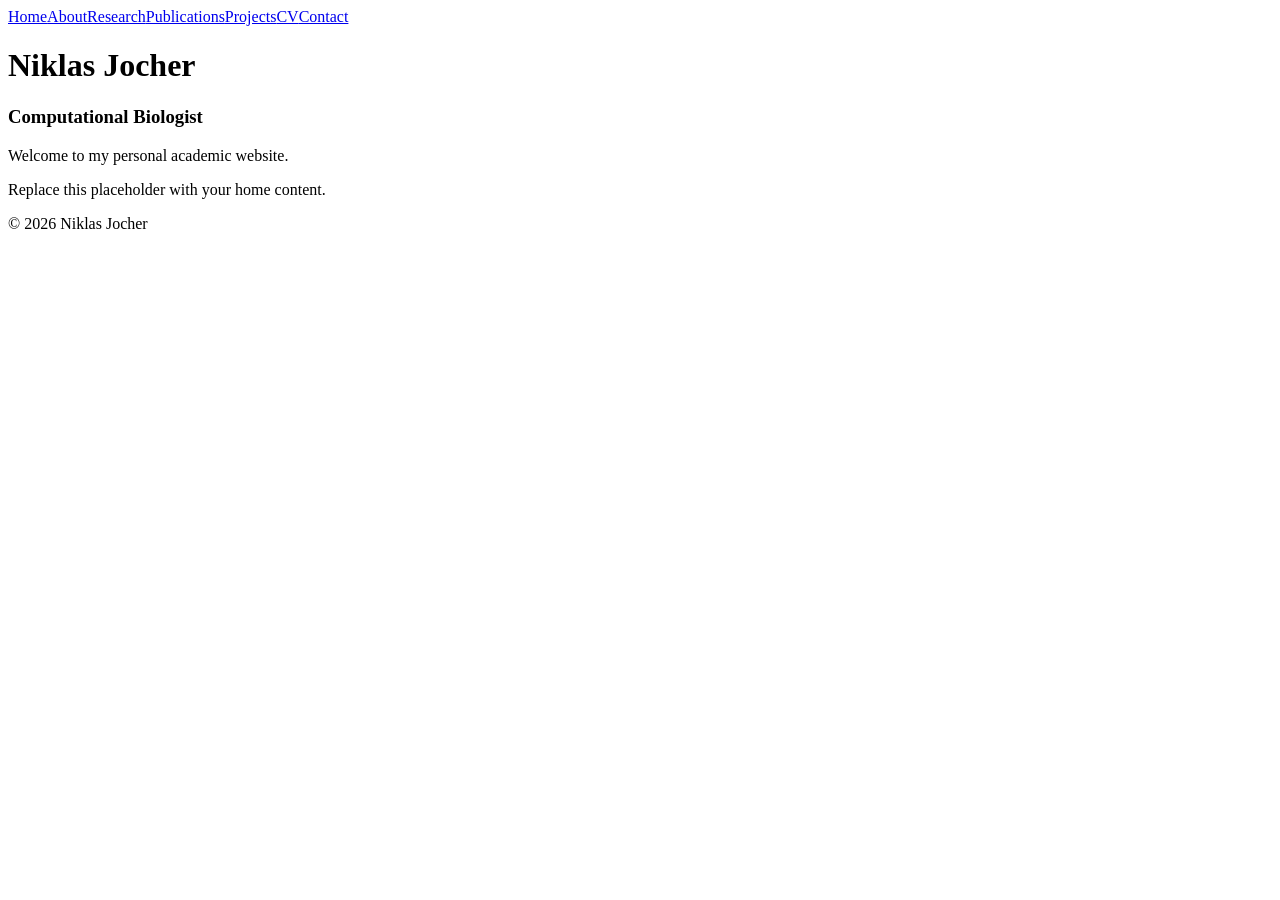
==== index.html @ 484950bd "Add files via upload" ====
<!DOCTYPE html><html><head><meta charset='utf-8'><meta name='viewport' content='width=device-width,initial-scale=1'>
<title>Home | Niklas Jocher</title><link rel='stylesheet' href='assets/css/style.css'></head><body>
<nav><a href="index.html">Home</a><a href="about.html">About</a><a href="research.html">Research</a><a href="publications.html">Publications</a><a href="projects.html">Projects</a><a href="cv.html">CV</a><a href="contact.html">Contact</a></nav>
<div class='hero'><h1>Niklas Jocher</h1><h3>Computational Biologist</h3><p>Welcome to my personal academic website.</p></div>
<div class='card'>
<p>Replace this placeholder with your home content.</p>
</div>
<footer>© 2026 Niklas Jocher</footer>
<script src='assets/js/script.js'></script>
</body></html>
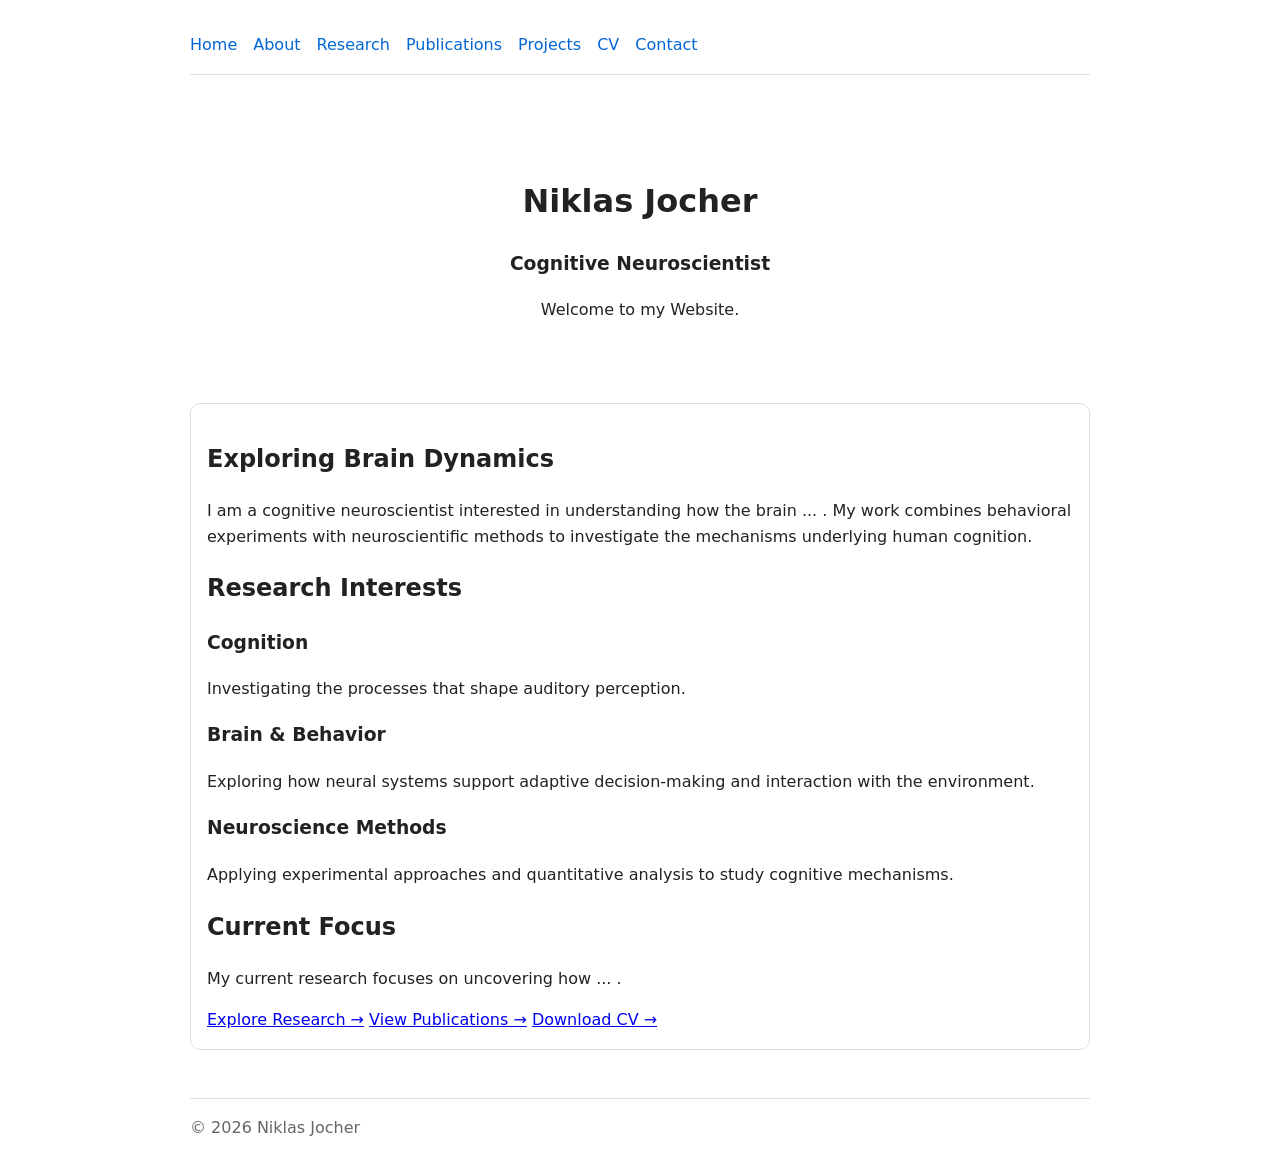
==== commit 702cb9bf: "Revise homepage content for cognitive neuroscience focus Updated hero section and added detailed res" ====
--- a/index.html
+++ b/index.html
@@ -2,10 +2,62 @@
 <!DOCTYPE html><html><head><meta charset='utf-8'><meta name='viewport' content='width=device-width,initial-scale=1'>
 <title>Home | Niklas Jocher</title><link rel='stylesheet' href='assets/css/style.css'></head><body>
 <nav><a href="index.html">Home</a><a href="about.html">About</a><a href="research.html">Research</a><a href="publications.html">Publications</a><a href="projects.html">Projects</a><a href="cv.html">CV</a><a href="contact.html">Contact</a></nav>
-<div class='hero'><h1>Niklas Jocher</h1><h3>Computational Biologist</h3><p>Welcome to my personal academic website.</p></div>
-<div class='card'>
-<p>Replace this placeholder with your home content.</p>
+<div class='hero'><h1>Niklas Jocher</h1><h3>Cognitive Neuroscientist</h3><p>Welcome to my Website.</p></div>
+<div class="card home-content">
+
+    <section class="intro">
+        <h2>Exploring Brain Dynamics</h2>
+        <p>
+            I am a cognitive neuroscientist interested in understanding how the brain 
+            ... . My work combines 
+            behavioral experiments with neuroscientific methods to investigate the 
+            mechanisms underlying human cognition.
+        </p>
+    </section>
+
+    <section class="research-highlights">
+        <h2>Research Interests</h2>
+
+        <div class="grid">
+            <div class="research-item">
+                <h3>Cognition</h3>
+                <p>
+                    Investigating the processes that shape auditory perception.
+                </p>
+            </div>
+
+            <div class="research-item">
+                <h3>Brain & Behavior</h3>
+                <p>
+                    Exploring how neural systems support adaptive decision-making 
+                    and interaction with the environment.
+                </p>
+            </div>
+
+            <div class="research-item">
+                <h3>Neuroscience Methods</h3>
+                <p>
+                    Applying experimental approaches and quantitative analysis to 
+                    study cognitive mechanisms.
+                </p>
+            </div>
+        </div>
+    </section>
+
+    <section class="current-work">
+        <h2>Current Focus</h2>
+        <p>
+            My current research focuses on uncovering how ... .
+        </p>
+    </section>
+
+    <section class="links">
+        <a href="research.html">Explore Research →</a>
+        <a href="publications.html">View Publications →</a>
+        <a href="cv.html">Download CV →</a>
+    </section>
+
 </div>
 <footer>© 2026 Niklas Jocher</footer>
 <script src='assets/js/script.js'></script>
-</body></html>+</body></html>
--- a/assets/css/style.css
+++ b/assets/css/style.css
@@ -0,0 +1,7 @@
+
+body{font-family:system-ui,sans-serif;max-width:900px;margin:0 auto;padding:2rem;line-height:1.6;color:#222}
+nav{display:flex;gap:1rem;border-bottom:1px solid #ddd;padding-bottom:1rem;margin-bottom:2rem}
+nav a{text-decoration:none;color:#0366d6}
+.hero{text-align:center;padding:3rem 0}
+.card{border:1px solid #ddd;border-radius:10px;padding:1rem;margin:1rem 0}
+footer{margin-top:3rem;border-top:1px solid #ddd;padding-top:1rem;color:#666}
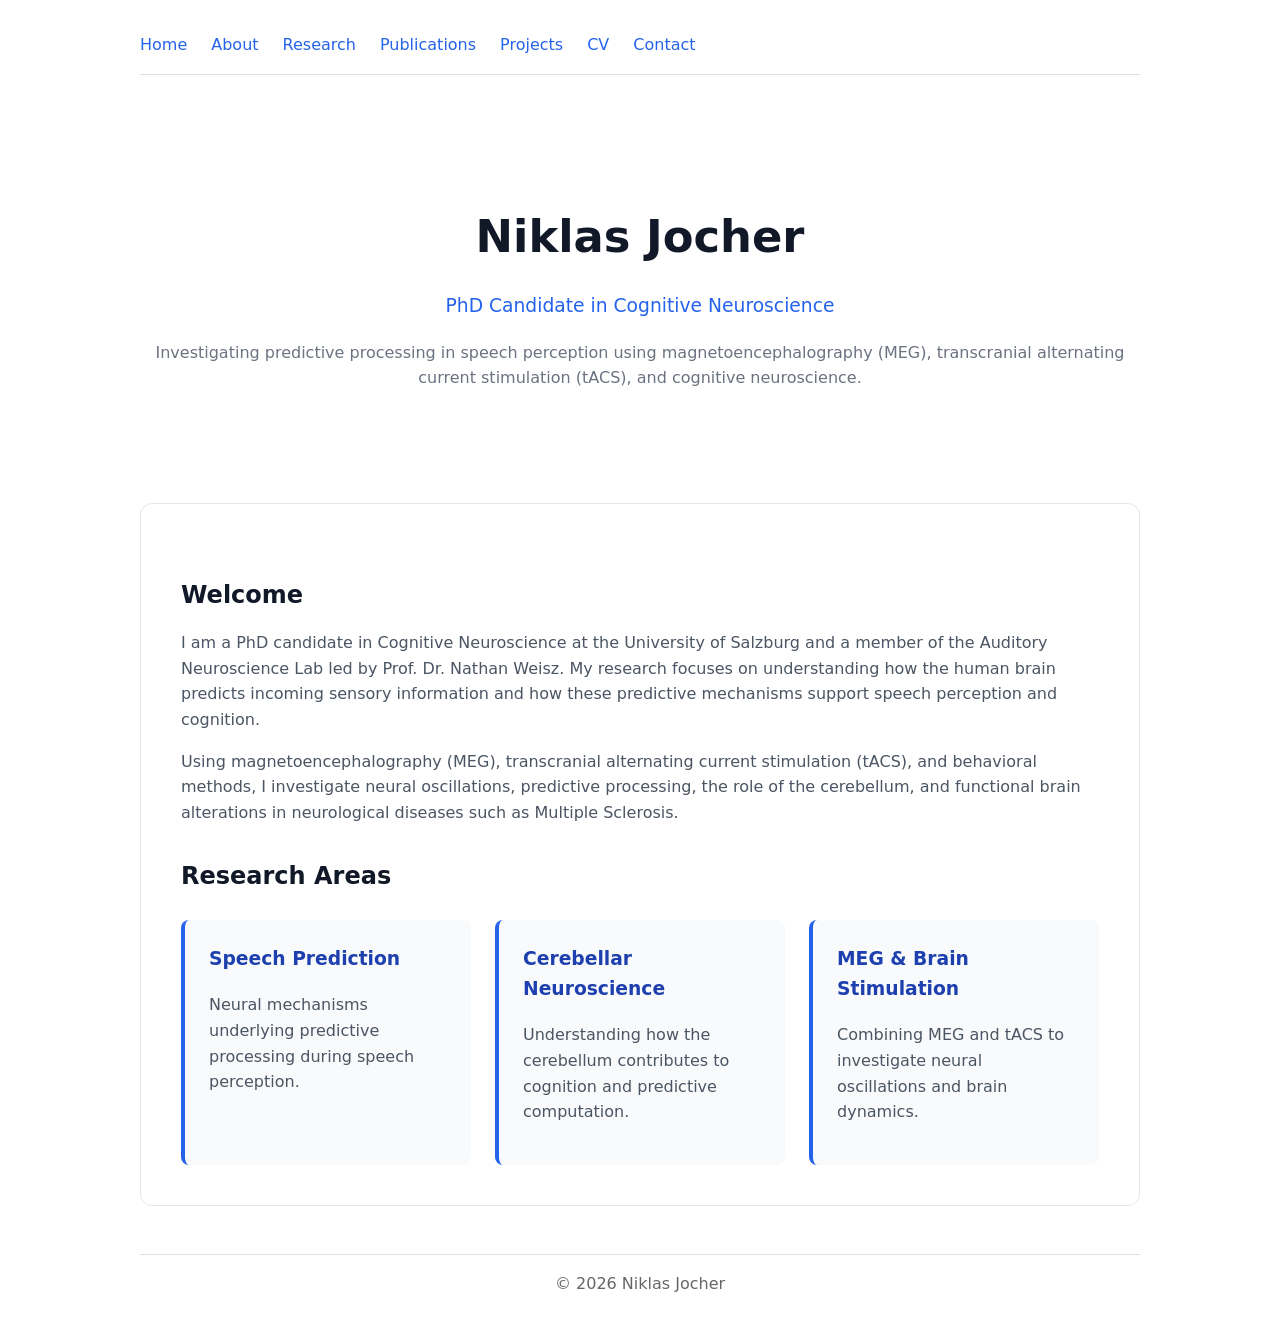
==== commit fc58120a: "update" ====
--- a/index.html
+++ b/index.html
@@ -1,63 +1,81 @@
+<!DOCTYPE html>
+<html lang="en">
+<head>
+    <meta charset="UTF-8">
+    <meta name="viewport" content="width=device-width, initial-scale=1.0">
+    <title>Home | Niklas Jocher</title>
+    <link rel="stylesheet" href="assets/css/style.css">
+</head>
 
-<!DOCTYPE html><html><head><meta charset='utf-8'><meta name='viewport' content='width=device-width,initial-scale=1'>
-<title>Home | Niklas Jocher</title><link rel='stylesheet' href='assets/css/style.css'></head><body>
-<nav><a href="index.html">Home</a><a href="about.html">About</a><a href="research.html">Research</a><a href="publications.html">Publications</a><a href="projects.html">Projects</a><a href="cv.html">CV</a><a href="contact.html">Contact</a></nav>
-<div class='hero'><h1>Niklas Jocher</h1><h3>Cognitive Neuroscientist</h3><p>Welcome to my Website.</p></div>
+<body>
+
+<nav>
+    <a href="index.html">Home</a>
+    <a href="about.html">About</a>
+    <a href="research.html">Research</a>
+    <a href="publications.html">Publications</a>
+    <a href="projects.html">Projects</a>
+    <a href="cv.html">CV</a>
+    <a href="contact.html">Contact</a>
+</nav>
+
+<div class="hero">
+    <h1>Niklas Jocher</h1>
+    <h3>PhD Candidate in Cognitive Neuroscience</h3>
+
+    <p>
+        Investigating predictive processing in speech perception using
+        magnetoencephalography (MEG), transcranial alternating current stimulation
+        (tACS), and cognitive neuroscience.
+    </p>
+</div>
+
 <div class="card home-content">
 
-    <section class="intro">
-        <h2>Exploring Brain Dynamics</h2>
-        <p>
-            I am a cognitive neuroscientist interested in understanding how the brain 
-            ... . My work combines 
-            behavioral experiments with neuroscientific methods to investigate the 
-            mechanisms underlying human cognition.
-        </p>
-    </section>
+<h2>Welcome</h2>
 
-    <section class="research-highlights">
-        <h2>Research Interests</h2>
+<p>
+I am a PhD candidate in Cognitive Neuroscience at the University of Salzburg and a
+member of the Auditory Neuroscience Lab led by Prof. Dr. Nathan Weisz.
+My research focuses on understanding how the human brain predicts incoming sensory
+information and how these predictive mechanisms support speech perception and cognition.
+</p>
 
-        <div class="grid">
-            <div class="research-item">
-                <h3>Cognition</h3>
-                <p>
-                    Investigating the processes that shape auditory perception.
-                </p>
-            </div>
+<p>
+Using magnetoencephalography (MEG), transcranial alternating current stimulation (tACS),
+and behavioral methods, I investigate neural oscillations, predictive processing,
+the role of the cerebellum, and functional brain alterations in neurological diseases
+such as Multiple Sclerosis.
+</p>
 
-            <div class="research-item">
-                <h3>Brain & Behavior</h3>
-                <p>
-                    Exploring how neural systems support adaptive decision-making 
-                    and interaction with the environment.
-                </p>
-            </div>
+<h2>Research Areas</h2>
 
-            <div class="research-item">
-                <h3>Neuroscience Methods</h3>
-                <p>
-                    Applying experimental approaches and quantitative analysis to 
-                    study cognitive mechanisms.
-                </p>
-            </div>
-        </div>
-    </section>
+<div class="grid">
 
-    <section class="current-work">
-        <h2>Current Focus</h2>
-        <p>
-            My current research focuses on uncovering how ... .
-        </p>
-    </section>
+<div class="research-item">
+<h3>Speech Prediction</h3>
+<p>Neural mechanisms underlying predictive processing during speech perception.</p>
+</div>
 
-    <section class="links">
-        <a href="research.html">Explore Research →</a>
-        <a href="publications.html">View Publications →</a>
-        <a href="cv.html">Download CV →</a>
-    </section>
+<div class="research-item">
+<h3>Cerebellar Neuroscience</h3>
+<p>Understanding how the cerebellum contributes to cognition and predictive computation.</p>
+</div>
+
+<div class="research-item">
+<h3>MEG & Brain Stimulation</h3>
+<p>Combining MEG and tACS to investigate neural oscillations and brain dynamics.</p>
+</div>
 
 </div>
-<footer>© 2026 Niklas Jocher</footer>
-<script src='assets/js/script.js'></script>
-</body></html>
+
+</div>
+
+<footer>
+© 2026 Niklas Jocher
+</footer>
+
+<script src="assets/js/script.js"></script>
+
+</body>
+</html>
--- a/assets/css/style.css
+++ b/assets/css/style.css
@@ -1,7 +1,193 @@
+body {
+    font-family: system-ui, -apple-system, BlinkMacSystemFont, "Segoe UI", sans-serif;
+    max-width: 1000px;
+    margin: 0 auto;
+    padding: 2rem;
+    line-height: 1.6;
+    color: #222;
+    background: #ffffff;
+}
 
-body{font-family:system-ui,sans-serif;max-width:900px;margin:0 auto;padding:2rem;line-height:1.6;color:#222}
-nav{display:flex;gap:1rem;border-bottom:1px solid #ddd;padding-bottom:1rem;margin-bottom:2rem}
-nav a{text-decoration:none;color:#0366d6}
-.hero{text-align:center;padding:3rem 0}
-.card{border:1px solid #ddd;border-radius:10px;padding:1rem;margin:1rem 0}
-footer{margin-top:3rem;border-top:1px solid #ddd;padding-top:1rem;color:#666}
+/* Navigation */
+nav {
+    display: flex;
+    gap: 1.5rem;
+    border-bottom: 1px solid #ddd;
+    padding-bottom: 1rem;
+    margin-bottom: 2rem;
+    flex-wrap: wrap;
+}
+
+nav a {
+    text-decoration: none;
+    color: #2563eb;
+    font-weight: 500;
+}
+
+nav a:hover {
+    color: #1e40af;
+}
+
+/* Hero section */
+.hero {
+    text-align: center;
+    padding: 4rem 0;
+}
+
+.hero h1 {
+    font-size: 2.8rem;
+    margin-bottom: 0.3rem;
+    color: #111827;
+}
+
+.hero h3 {
+    font-weight: 400;
+    color: #2563eb;
+}
+
+.hero p {
+    color: #6b7280;
+}
+
+
+/* Main content card */
+.card {
+    border: 1px solid #e5e7eb;
+    border-radius: 12px;
+    padding: 2.5rem;
+    margin: 2rem 0;
+    background: #ffffff;
+}
+
+
+/* Homepage sections */
+.home-content h2 {
+    color: #111827;
+    margin-top: 2rem;
+    margin-bottom: 1rem;
+}
+
+.home-content p {
+    color: #4b5563;
+}
+
+
+/* Research boxes */
+.grid {
+    display: grid;
+    grid-template-columns: repeat(auto-fit, minmax(220px, 1fr));
+    gap: 1.5rem;
+    margin-top: 1.5rem;
+}
+
+.research-item {
+    background: #f8fafc;
+    border-left: 4px solid #2563eb;
+    padding: 1.5rem;
+    border-radius: 8px;
+}
+
+.research-item h3 {
+    margin-top: 0;
+    color: #1e40af;
+}
+
+
+/* Links */
+.links {
+    display: flex;
+    gap: 1.5rem;
+    margin-top: 2rem;
+    flex-wrap: wrap;
+}
+
+.links a {
+    text-decoration: none;
+    color: #2563eb;
+    font-weight: 600;
+}
+
+.links a:hover {
+    text-decoration: underline;
+}
+
+
+/* Footer */
+footer {
+    margin-top: 3rem;
+    border-top: 1px solid #ddd;
+    padding-top: 1rem;
+    color: #666;
+    text-align: center;
+}
+
+
+/* Mobile layout */
+@media (max-width: 600px) {
+    body {
+        padding: 1rem;
+    }
+
+    .hero h1 {
+        font-size: 2rem;
+    }
+
+    .card {
+        padding: 1.5rem;
+    }
+}
+
+/* About page */
+
+.about {
+    display: flex;
+    gap: 40px;
+    align-items: flex-start;
+}
+
+.about-text {
+    flex: 1;
+}
+
+.profile-photo {
+    width: 240px;
+    border-radius: 12px;
+    object-fit: cover;
+}
+
+/* Responsive layout */
+
+@media (max-width: 800px) {
+
+    .about {
+        flex-direction: column;
+        align-items: center;
+        text-align: left;
+    }
+
+    .profile-photo {
+        width: 200px;
+        margin-bottom: 20px;
+    }
+}
+
+.button {
+    display: inline-block;
+    background: #2563eb;
+    color: white;
+    padding: 12px 24px;
+    border-radius: 8px;
+    text-decoration: none;
+    font-weight: 600;
+    transition: background 0.2s ease;
+}
+
+.button:hover {
+    background: #1d4ed8;
+}
+
+hr {
+    margin: 2rem 0;
+    border: none;
+    border-top: 1px solid #ddd;
+}
